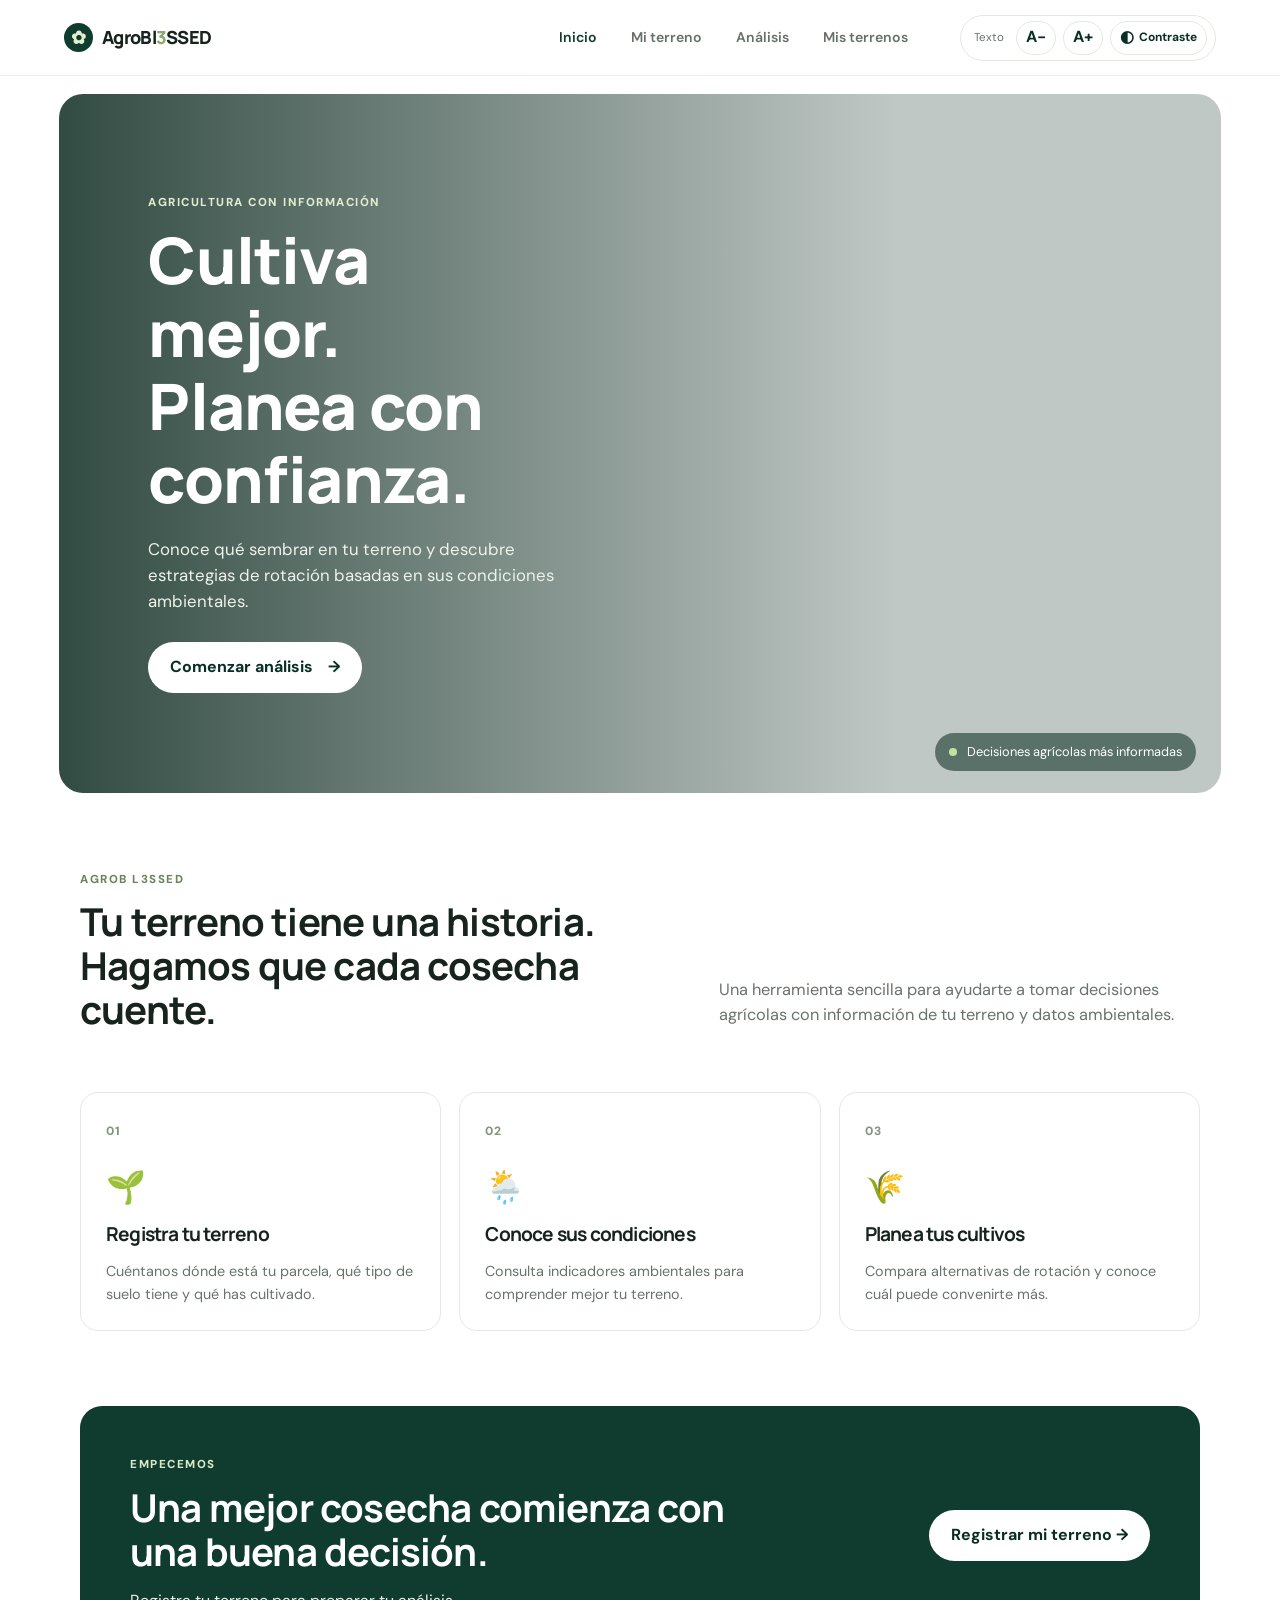
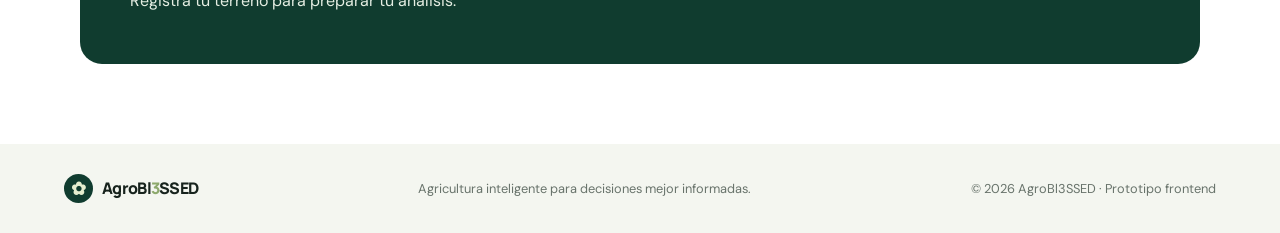
==== frontend/index.html @ 8097e09f "AgroBl3SSED listo para Railway" ====
<!DOCTYPE html>
<html lang="es">
<head>
  <meta charset="UTF-8">
  <meta name="viewport" content="width=device-width, initial-scale=1.0">
  <meta name="description" content="AgroBl3SSED: recomendaciones inteligentes para la rotación de cultivos.">
  <title>AgroBl3SSED | Inicio</title>
  <link rel="preconnect" href="https://fonts.googleapis.com">
  <link rel="preconnect" href="https://fonts.gstatic.com" crossorigin>
  <link href="https://fonts.googleapis.com/css2?family=DM+Sans:wght@400;500;600;700;800&family=Manrope:wght@500;600;700;800&display=swap" rel="stylesheet">
  <link rel="stylesheet" href="styles.css">
</head>
<body>
<a class="skip-link" href="#main">Saltar al contenido</a>
<header class="topbar">
  <a class="brand" href="index.html"><span class="brand-mark">✿</span><span>AgroBl<span class="brand-three">3</span>SSED</span></a>
  <nav class="desktop-nav" id="mainNav" aria-label="Navegación principal">
    <a href="index.html" class="active">Inicio</a>
    <a href="registro.html" class="">Mi terreno</a>
    <a href="analisis.html" class="">Análisis</a>
    <a href="mis-terrenos.html" class="">Mis terrenos</a>
  </nav>
  <div class="access-tools" aria-label="Herramientas de accesibilidad">
    <span class="access-label">Texto</span>
    <button class="tool-btn" id="decreaseText" type="button" aria-label="Disminuir tamaño del texto">A−</button>
    <button class="tool-btn" id="increaseText" type="button" aria-label="Aumentar tamaño del texto">A+</button>
    <button class="tool-btn contrast-btn" id="contrastToggle" type="button" aria-pressed="false">◐ <span>Contraste</span></button>
  </div>
  <button class="menu-toggle" id="menuToggle" type="button" aria-label="Abrir menú" aria-expanded="false">☰</button>
</header>
<main id="main">

<section class="hero home-hero">
  <div class="hero-image">
    <div class="hero-overlay"></div>
    <div class="hero-content">
      <span class="eyebrow light">AGRICULTURA CON INFORMACIÓN</span>
      <h1>Cultiva mejor.<br>Planea con confianza.</h1>
      <p>Conoce qué sembrar en tu terreno y descubre estrategias de rotación basadas en sus condiciones ambientales.</p>
      <a class="button button-light" href="registro.html">Comenzar análisis <span>→</span></a>
    </div>
    <div class="hero-note"><span class="live-dot"></span> Decisiones agrícolas más informadas</div>
  </div>
</section>
<section class="intro section-wrap">
  <div><span class="eyebrow">AGROB L3SSED</span><h2>Tu terreno tiene una historia.<br>Hagamos que cada cosecha cuente.</h2></div>
  <p>Una herramienta sencilla para ayudarte a tomar decisiones agrícolas con información de tu terreno y datos ambientales.</p>
</section>
<section class="section-wrap home-cards" id="como-funciona">
  <article class="feature-card"><span class="feature-number">01</span><div class="feature-icon">🌱</div><h3>Registra tu terreno</h3><p>Cuéntanos dónde está tu parcela, qué tipo de suelo tiene y qué has cultivado.</p></article>
  <article class="feature-card"><span class="feature-number">02</span><div class="feature-icon">🌦️</div><h3>Conoce sus condiciones</h3><p>Consulta indicadores ambientales para comprender mejor tu terreno.</p></article>
  <article class="feature-card"><span class="feature-number">03</span><div class="feature-icon">🌾</div><h3>Planea tus cultivos</h3><p>Compara alternativas de rotación y conoce cuál puede convenirte más.</p></article>
</section>
<section class="section-wrap home-cta">
  <div><span class="eyebrow light">EMPECEMOS</span><h2>Una mejor cosecha comienza con una buena decisión.</h2><p>Registra tu terreno para preparar tu análisis.</p></div>
  <a class="button button-light" href="registro.html">Registrar mi terreno →</a>
</section>
</main>
<footer class="footer">
  <a class="brand footer-brand" href="index.html"><span class="brand-mark">✿</span><span>AgroBl<span class="brand-three">3</span>SSED</span></a>
  <p>Agricultura inteligente para decisiones mejor informadas.</p><small>© 2026 AgroBl3SSED · Prototipo frontend</small>
</footer>
<script src="app.js"></script>
</body></html>
---- frontend/styles.css ----
:root{--green-950:#092f25;--green-900:#103c2f;--green-800:#18513d;--green-700:#286447;--sage-200:#dce9c8;--sage-100:#edf3e4;--cream:#f7f8f3;--ink:#17231d;--muted:#68736b;--line:#e3e9df;--font-scale:1}
*{box-sizing:border-box}html{scroll-behavior:smooth;font-size:calc(16px * var(--font-scale))}body{margin:0;background:#fff;color:var(--ink);font-family:"DM Sans",Arial,sans-serif;line-height:1.55}button,input,select,textarea{font:inherit}a{color:inherit}.skip-link{position:absolute;left:-9999px;top:8px;background:#fff;padding:12px;z-index:20}.skip-link:focus{left:8px}
.topbar{min-height:76px;padding:14px clamp(18px,5vw,76px);display:flex;align-items:center;justify-content:space-between;gap:24px;background:rgba(255,255,255,.97);position:sticky;top:0;z-index:10;border-bottom:1px solid #edf0eb}.brand{display:flex;align-items:center;gap:9px;text-decoration:none;font-family:Manrope,sans-serif;font-size:1.13rem;font-weight:800;letter-spacing:-.7px;white-space:nowrap}.brand-mark{width:29px;height:29px;border-radius:50%;display:grid;place-items:center;background:var(--green-900);color:#e4edce;font-size:18px}.brand-three{color:#8da96c}.desktop-nav{display:flex;gap:34px;margin-left:auto;margin-right:28px}.desktop-nav a{text-decoration:none;color:#657168;font-size:.88rem;font-weight:600}.desktop-nav a:hover,.desktop-nav a.active{color:var(--green-900)}.access-tools{display:flex;align-items:center;gap:7px;padding:5px 8px;border:1px solid var(--line);border-radius:30px}.access-label{font-size:.72rem;color:var(--muted);padding:0 5px}.tool-btn{border:1px solid var(--line);background:#fff;color:var(--green-950);border-radius:20px;min-width:36px;height:34px;padding:0 9px;font-weight:700;cursor:pointer}.tool-btn:hover,.tool-btn:focus-visible{background:var(--sage-100);outline:2px solid var(--green-700)}.contrast-btn{display:flex;align-items:center;gap:5px}.contrast-btn span{font-size:.75rem}.menu-toggle{display:none;background:var(--green-900);color:#fff;border:0;border-radius:10px;padding:10px 13px}
.hero{padding:18px clamp(16px,4.6vw,70px) 0}.hero-image{min-height:450px;border-radius:24px;overflow:hidden;position:relative;background:url("https://images.unsplash.com/photo-1500382017468-9049fed747ef?auto=format&fit=crop&w=2000&q=85") center 48%/cover no-repeat}.hero-overlay{position:absolute;inset:0;background:linear-gradient(90deg,rgba(4,35,25,.82),rgba(4,35,25,.25) 72%)}.hero-content{position:relative;color:#fff;max-width:590px;padding:clamp(42px,8vw,100px) clamp(25px,7vw,100px)}.eyebrow{display:block;color:#68845c;font-size:.72rem;letter-spacing:1.5px;font-weight:800;margin-bottom:12px}.eyebrow.light{color:#e0edce}h1,h2,h3{font-family:Manrope,"DM Sans",sans-serif;line-height:1.14;letter-spacing:-.8px;margin:0}h1{font-size:clamp(2.4rem,5vw,4.25rem);font-weight:800}h2{font-size:clamp(1.8rem,3vw,2.6rem)}.hero-content p{max-width:490px;color:#eef3e9;font-size:1.05rem;margin:20px 0 28px}.button{border:0;border-radius:30px;padding:13px 22px;display:inline-flex;align-items:center;justify-content:center;gap:15px;text-decoration:none;font-weight:700;cursor:pointer;transition:transform .2s,background .2s;min-height:48px}.button:hover{transform:translateY(-2px)}.button-light{background:#fff;color:var(--green-950)}.button-primary{background:var(--green-900);color:#fff}.button-primary:hover{background:var(--green-800)}.button-outline{background:#fff;border:1px solid #cbd8c8;color:var(--green-900)}.hero-note{position:absolute;right:25px;bottom:22px;color:white;font-size:.8rem;background:rgba(7,42,31,.55);padding:9px 14px;border-radius:30px}.live-dot{display:inline-block;width:8px;height:8px;border-radius:50%;background:#c4e1a0;margin-right:7px}
.section-wrap{width:min(1120px,calc(100% - 40px));margin-inline:auto}.intro{display:grid;grid-template-columns:1.1fr .9fr;gap:50px;align-items:end;padding:78px 0 60px}.intro>p{color:var(--muted);font-size:1.02rem;max-width:460px;margin:0 0 4px}.home-cards{display:grid;grid-template-columns:repeat(3,1fr);gap:18px;padding-bottom:75px}.feature-card{border:1px solid var(--line);border-radius:18px;padding:25px;position:relative}.feature-number{font-size:.75rem;color:#82947c;font-weight:800;letter-spacing:1px}.feature-icon{font-size:2rem;margin:20px 0 12px}.feature-card h3{font-size:1.2rem}.feature-card p{color:var(--muted);font-size:.9rem;margin-bottom:0}.home-cta{margin-bottom:80px;background:var(--green-900);border-radius:22px;padding:clamp(25px,5vw,50px);display:flex;align-items:center;justify-content:space-between;gap:25px;color:#fff}.home-cta>div{max-width:650px}.home-cta .eyebrow{color:#dce9c8}.home-cta p{color:#e5eee3;margin-bottom:0}
.page-banner{padding:55px 0 28px}.page-banner h1{font-size:clamp(2.1rem,4vw,3.2rem)}.page-banner>p{color:var(--muted);max-width:680px}.progress-track{height:8px;background:#edf1e9;border-radius:10px;overflow:hidden;margin-top:27px}.progress-track span{display:block;height:100%;background:var(--green-700);border-radius:10px}.progress-label{display:flex;justify-content:space-between;color:var(--muted);font-size:.78rem;margin-top:8px}
.form-section{background:var(--cream);border:1px solid #edf0e9;border-radius:24px;padding:clamp(22px,4vw,48px);margin-bottom:85px}.section-heading{display:flex;justify-content:space-between;align-items:center;gap:20px;margin-bottom:30px}.section-heading p,.results-top p{color:var(--muted);margin:10px 0 0}.step-pill{background:#e7efdc;color:var(--green-900);padding:9px 15px;border-radius:30px;font-size:.8rem;font-weight:700;white-space:nowrap}.step-pill span{display:inline-grid;place-items:center;background:var(--green-900);color:white;border-radius:50%;width:23px;height:23px;margin-right:5px}.form-grid{display:grid;grid-template-columns:1fr 1fr;gap:22px 24px}.field{display:flex;flex-direction:column;gap:9px;min-width:0;border:0;padding:0;margin:0}.field>span,.field legend{font-weight:700;font-size:.92rem}.field b,.required{color:#a14b32}.field small{font-weight:500;color:var(--muted)}.field input:not([type=radio]),.field select,.field textarea{width:100%;border:1px solid #dce4d9;border-radius:12px;background:#fff;padding:13px 14px;color:var(--ink);outline:none;min-height:49px}.field textarea{resize:vertical;min-height:120px}.field input:focus,.field select:focus,.field textarea:focus{border-color:var(--green-700);box-shadow:0 0 0 3px rgba(40,100,71,.13)}.full-field{grid-column:1/-1}.field-help,.helper{font-size:.82rem;color:var(--muted);margin:0}.location-row{display:flex;gap:10px}.location-row input{flex:1;min-width:0}.location-row .button{white-space:nowrap}.map-frame{height:230px;border-radius:15px;overflow:hidden;border:1px solid #dce4d9;background:#e8eee3;margin-top:5px}.map-frame iframe{width:100%;height:100%;border:0}.map-hint{font-size:.75rem;color:var(--muted)}.radio-stack{display:grid;gap:12px;padding:10px 0}.radio-stack label{display:flex;align-items:center;gap:10px;font-size:.9rem;cursor:pointer}.radio-stack input{accent-color:var(--green-900);width:18px;height:18px}.form-bottom{display:flex;justify-content:space-between;align-items:center;gap:20px;border-top:1px solid var(--line);margin-top:30px;padding-top:24px}.form-bottom p{font-size:.8rem;color:var(--muted);margin:0}.form-message{color:var(--green-900);font-weight:600;margin-bottom:0}
.results-section{padding:12px 0 80px}.results-top{display:flex;align-items:center;justify-content:space-between;gap:20px;margin-bottom:20px}.notice{background:#fff8e9;border:1px solid #f0dfb8;color:#654c20;padding:15px 18px;border-radius:13px;font-size:.88rem;margin-bottom:20px}.metric-grid{display:grid;grid-template-columns:repeat(3,1fr);gap:15px;margin-bottom:18px}.metric-card,.panel{border:1px solid var(--line);border-radius:18px;padding:22px;background:#fff}.metric-card span{display:block;color:var(--muted);font-size:.85rem}.metric-card strong{display:block;font:800 2rem Manrope,sans-serif;color:var(--green-900);margin:8px 0}.metric-card small{color:var(--muted)}.results-grid{display:grid;grid-template-columns:1fr 1fr;gap:18px;margin-bottom:18px}.panel-heading{display:flex;justify-content:space-between;align-items:start}.panel h3{font-size:1.3rem}.panel p{color:var(--muted);font-size:.9rem}.panel-icon{font-size:1.5rem;background:var(--sage-100);border-radius:12px;padding:9px}.crop-chips{display:flex;gap:9px;flex-wrap:wrap}.crop-chips span{background:var(--sage-100);color:var(--green-900);padding:8px 14px;border-radius:30px;font-size:.85rem;font-weight:700}.map-placeholders{display:grid;grid-template-columns:repeat(3,1fr);gap:8px}.map-placeholders div{min-height:75px;border-radius:10px;background:linear-gradient(135deg,#dce9c8,#a9c18e);display:grid;place-items:center;text-align:center;font-size:.78rem;font-weight:700;color:var(--green-950)}.rotation-panel{margin-bottom:18px}.rotation-list{display:grid;grid-template-columns:repeat(3,1fr);gap:12px;margin-top:18px}.rotation-item{background:var(--sage-100);padding:17px;border-radius:13px;display:flex;flex-direction:column;gap:9px}.rotation-item b{color:var(--green-900)}.rotation-item span{font-size:.9rem;font-weight:700}.rotation-item small{font-size:.75rem;color:var(--muted)}.final-actions{display:flex;gap:12px;flex-wrap:wrap;margin-top:22px}
.footer{background:#f4f6f0;padding:30px clamp(20px,5vw,75px);display:flex;align-items:center;justify-content:space-between;gap:20px;flex-wrap:wrap}.footer p,.footer small{color:var(--muted);font-size:.8rem;margin:0}.footer-brand{font-size:1rem}
body.high-contrast{--ink:#000;--muted:#222;--line:#333;--cream:#fff;--sage-100:#fff;--sage-200:#fff;background:#fff;color:#000}body.high-contrast .topbar,body.high-contrast .panel,body.high-contrast .metric-card,body.high-contrast .form-section,body.high-contrast .feature-card{background:#fff;border:2px solid #000}body.high-contrast .button-primary,body.high-contrast .home-cta{background:#000;color:#fff;border:2px solid #000}body.high-contrast .hero-overlay{background:rgba(0,0,0,.82)}body.high-contrast .field input:not([type=radio]),body.high-contrast .field select,body.high-contrast .field textarea{border:2px solid #000;color:#000}body.high-contrast a,body.high-contrast .eyebrow,body.high-contrast .panel p,body.high-contrast .section-heading p{color:#000}
@media(max-width:850px){.topbar{flex-wrap:wrap}.desktop-nav{gap:18px;margin:0 auto}.access-label{display:none}.intro{gap:25px}.hero-image{min-height:410px}}
@media(max-width:650px){.topbar{min-height:68px;padding:11px 16px;gap:10px}.brand{font-size:1rem}.brand-mark{width:26px;height:26px}.desktop-nav{display:none;order:4;width:100%;padding:8px 0 3px;justify-content:space-around}.desktop-nav.open{display:flex}.access-tools{margin-left:auto;gap:4px;padding:3px}.tool-btn{height:32px;min-width:33px;padding:0 7px}.contrast-btn span{display:none}.menu-toggle{display:block}.hero{padding:12px 12px 0}.hero-image{min-height:475px;border-radius:17px;background-position:58% center}.hero-overlay{background:linear-gradient(0deg,rgba(4,35,25,.88),rgba(4,35,25,.18) 100%)}.hero-content{padding:190px 23px 55px}.hero-content p{font-size:.96rem}.hero-note{left:20px;right:auto;bottom:14px;font-size:.72rem}.section-wrap{width:calc(100% - 28px)}.intro{grid-template-columns:1fr;gap:15px;padding:55px 0 38px}.home-cards{grid-template-columns:1fr;padding-bottom:45px}.home-cta{margin-bottom:55px;align-items:flex-start;flex-direction:column}.page-banner{padding:38px 0 22px}.form-section{padding:22px 17px;margin-bottom:60px;border-radius:18px}.section-heading{align-items:flex-start;flex-direction:column}.form-grid{grid-template-columns:1fr;gap:18px}.full-field{grid-column:auto}.location-row{flex-direction:column}.location-row .button{width:100%}.map-frame{height:210px}.form-bottom{flex-direction:column;align-items:stretch}.form-bottom .button{width:100%}.results-top{align-items:flex-start;flex-direction:column}.metric-grid{grid-template-columns:1fr;gap:10px}.metric-card{padding:16px}.metric-card strong{font-size:1.6rem}.results-grid{grid-template-columns:1fr}.rotation-list{grid-template-columns:1fr}.final-actions .button{width:100%}.footer{flex-direction:column;align-items:flex-start;gap:9px}}
@media(prefers-reduced-motion:reduce){html{scroll-behavior:auto}*,*::before,*::after{transition:none!important}}

/* Historial de terrenos y acciones de guardado */
.analysis-actions{display:flex;gap:10px;flex-wrap:wrap;justify-content:flex-end}
.button:disabled{opacity:.72;cursor:default;transform:none}
.button.is-saved{background:#e6efdc;color:var(--green-900);border:1px solid #cbdcba}
.my-farms-page{padding-bottom:80px}
.farmer-profile{display:flex;align-items:center;gap:20px;padding:25px 28px;background:var(--cream);border:1px solid var(--line);border-radius:20px;margin:8px 0 55px}
.profile-avatar{width:62px;height:62px;border-radius:18px;background:#e4edd9;display:grid;place-items:center;font-size:2rem;flex-shrink:0}
.profile-copy{flex:1;min-width:0}
.profile-copy .eyebrow{margin-bottom:5px}.profile-copy h2{font-size:1.45rem}.profile-copy p{color:var(--muted);margin:5px 0 0;font-size:.88rem}
.profile-count{padding-left:25px;border-left:1px solid #d9e2d4;display:flex;flex-direction:column;align-items:center;min-width:130px}
.profile-count strong{font:800 2rem Manrope,sans-serif;color:var(--green-900)}.profile-count span{font-size:.78rem;color:var(--muted);text-align:center}
.history-heading{display:flex;justify-content:space-between;align-items:end;gap:20px;margin-bottom:22px}
.history-heading h2{font-size:1.8rem}.history-heading p{color:var(--muted);margin:7px 0 0;font-size:.9rem}
.terrain-list{display:grid;grid-template-columns:repeat(2,minmax(0,1fr));gap:18px}
.terrain-card{border:1px solid var(--line);border-radius:18px;padding:22px;background:#fff;min-width:0}
.terrain-card-top{display:flex;align-items:center;justify-content:space-between;margin-bottom:13px}
.terrain-symbol{width:42px;height:42px;border-radius:13px;background:var(--sage-100);display:grid;place-items:center;font-size:1.35rem}
.terrain-date{font-size:.78rem;color:var(--muted);background:var(--cream);padding:7px 11px;border-radius:20px}
.terrain-card h3{font-size:1.25rem}.terrain-location{color:var(--muted);font-size:.88rem;margin:8px 0 18px}
.terrain-details{display:grid;grid-template-columns:1fr 1fr;gap:13px;padding:16px 0;border-top:1px solid var(--line);border-bottom:1px solid var(--line)}
.terrain-details div{min-width:0}.terrain-details span{display:block;color:var(--muted);font-size:.73rem;margin-bottom:3px}.terrain-details strong{display:block;font-size:.82rem;overflow-wrap:anywhere}
.terrain-card-actions{display:flex;gap:10px;flex-wrap:wrap;margin-top:17px}.terrain-card-actions .button{min-height:42px;padding:10px 16px;font-size:.85rem}
.button-delete{background:#fff;color:#9b493b;border:1px solid #e8cfc9}.button-delete:hover{background:#fff5f2}
.empty-history{grid-column:1/-1;text-align:center;padding:55px 22px;border:1px dashed #cbd8c8;border-radius:18px;background:#fbfcf9}
.empty-icon{font-size:2.3rem;margin-bottom:10px}.empty-history h3{font-size:1.3rem}.empty-history p{color:var(--muted);max-width:490px;margin:10px auto 20px}
.empty-state{padding:15px;background:var(--cream);border-radius:12px}
@media(max-width:650px){.analysis-actions{width:100%;justify-content:flex-start}.analysis-actions .button{flex:1}.farmer-profile{padding:18px;gap:13px;flex-wrap:wrap}.profile-avatar{width:48px;height:48px}.profile-copy{flex:1 1 calc(100% - 65px)}.profile-count{width:100%;border-left:0;border-top:1px solid #d9e2d4;padding:12px 0 0;flex-direction:row;justify-content:center;gap:8px}.profile-count strong{font-size:1.4rem}.history-heading{align-items:flex-start;flex-direction:column}.history-heading .button{width:100%}.terrain-list{grid-template-columns:1fr}.terrain-card{padding:18px}.terrain-details{grid-template-columns:1fr 1fr}}

/* ---- Conexión con el backend: coordenadas, análisis y comparación ---- */
.coords-row{display:grid;grid-template-columns:1fr 1fr;gap:10px}
.coords-row label{display:flex;flex-direction:column;gap:6px;font-size:.85rem;font-weight:600;min-width:0}
.zone-note{margin:0 0 18px;color:var(--muted);font-size:.9rem}
.zone-note.is-error{color:#a14b32;font-weight:600}
.badge-reco{display:inline-block;background:var(--green-900);color:#fff;border-radius:20px;padding:2px 9px;font-size:.7rem;font-weight:700;margin-left:6px;vertical-align:middle}
.compare-grid{display:grid;gap:14px;margin-top:10px}
.compare-item h4{margin:0 0 6px;font-size:.95rem;color:var(--green-900)}
.compare-item ul{margin:0 0 6px;padding:0;list-style:none;font-size:.85rem;color:var(--muted)}
.compare-item li{position:relative;padding-left:18px;margin-bottom:4px}
.compare-item .pros li::before{content:"+";position:absolute;left:3px;color:var(--green-700);font-weight:800}
.compare-item .cons li::before{content:"−";position:absolute;left:3px;color:#a14b32;font-weight:800}
body.high-contrast .zone-note.is-error,body.high-contrast .compare-item .cons li::before{color:#000}
#map {width: 100%;height: 350px;border-radius: 15px;border: 1px solid #dce4d9;margin-top: 12px;}
.location-actions {margin: 12px 0;}
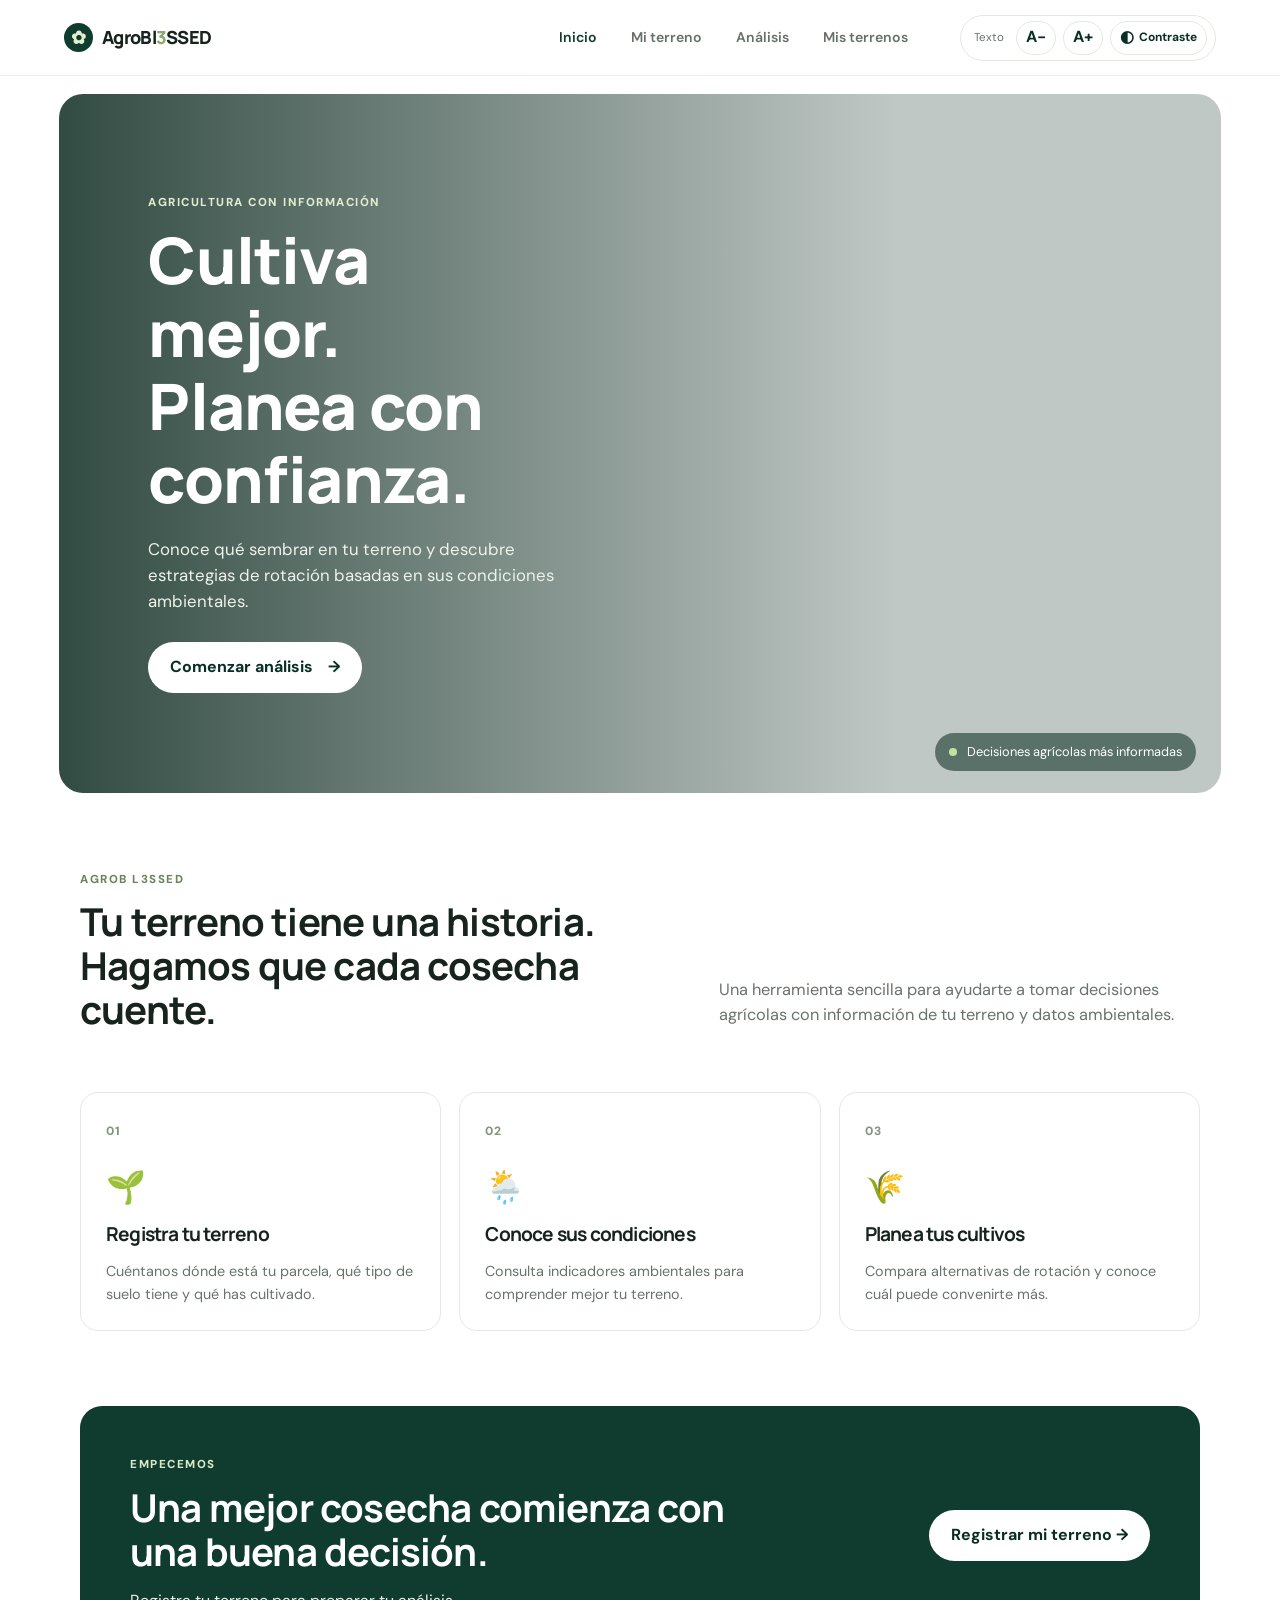
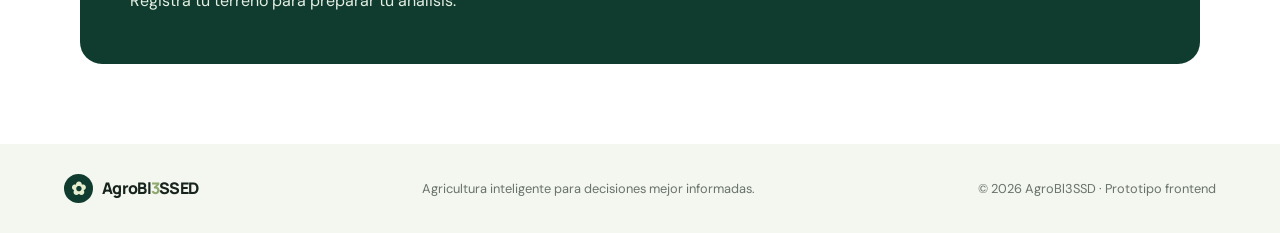
==== commit da8a5f4d: "Modificacion Bl3SSD" ====
--- a/frontend/index.html
+++ b/frontend/index.html
@@ -3,8 +3,8 @@
 <head>
   <meta charset="UTF-8">
   <meta name="viewport" content="width=device-width, initial-scale=1.0">
-  <meta name="description" content="AgroBl3SSED: recomendaciones inteligentes para la rotación de cultivos.">
-  <title>AgroBl3SSED | Inicio</title>
+  <meta name="description" content="AgroBl3SSD: recomendaciones inteligentes para la rotación de cultivos.">
+  <title>AgroBl3SSD | Inicio</title>
   <link rel="preconnect" href="https://fonts.googleapis.com">
   <link rel="preconnect" href="https://fonts.gstatic.com" crossorigin>
   <link href="https://fonts.googleapis.com/css2?family=DM+Sans:wght@400;500;600;700;800&family=Manrope:wght@500;600;700;800&display=swap" rel="stylesheet">
@@ -58,7 +58,7 @@
 </main>
 <footer class="footer">
   <a class="brand footer-brand" href="index.html"><span class="brand-mark">✿</span><span>AgroBl<span class="brand-three">3</span>SSED</span></a>
-  <p>Agricultura inteligente para decisiones mejor informadas.</p><small>© 2026 AgroBl3SSED · Prototipo frontend</small>
+  <p>Agricultura inteligente para decisiones mejor informadas.</p><small>© 2026 AgroBl3SSD · Prototipo frontend</small>
 </footer>
 <script src="app.js"></script>
 </body></html>
